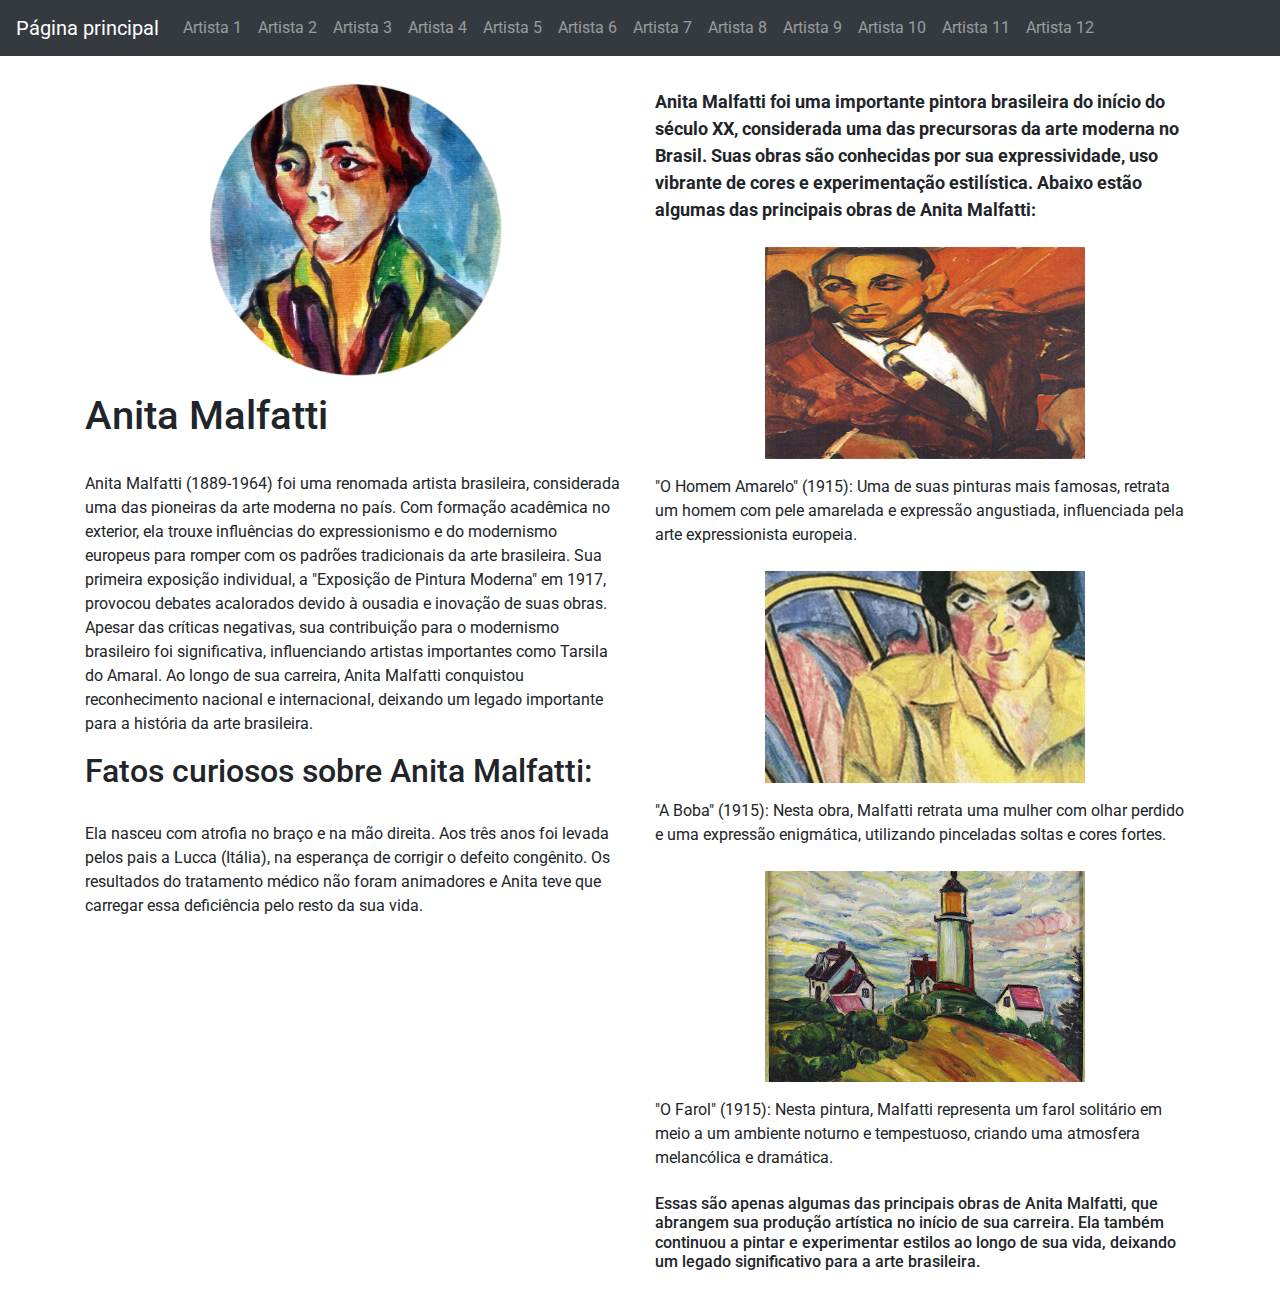
==== artista1.html @ 807a470e "[FEAT] Initial commit" ====
<!DOCTYPE html>
<html lang="pt-br">

<head>
    <meta charset="UTF-8">
    <meta name="viewport" content="width=device-width, initial-scale=1.0">
    <title>Artista 1</title>
    <link rel="stylesheet" href="https://stackpath.bootstrapcdn.com/bootstrap/4.5.2/css/bootstrap.min.css">
    <link rel="stylesheet" href="artistas.css">
    <link rel="preconnect" href="https://fonts.googleapis.com">
    <link rel="preconnect" href="https://fonts.gstatic.com" crossorigin>
    <link href="https://fonts.googleapis.com/css2?family=Roboto:wght@400;700&display=swap" rel="stylesheet">
</head>

<body>

    <nav class="navbar navbar-expand-lg navbar-dark bg-dark">
        <a class="navbar-brand" href="index.html">Página principal</a>
        <button class="navbar-toggler" type="button" data-toggle="collapse" data-target="#navbarNav"
            aria-controls="navbarNav" aria-expanded="false" aria-label="Toggle navigation">
            <span class="navbar-toggler-icon"></span>
        </button>
        <div class="collapse navbar-collapse" id="navbarNav">
            <ul class="navbar-nav">
                <li class="nav-item">
                    <a class="nav-link" href="artista1.html">Artista 1</a>
                </li>
                <li class="nav-item">
                    <a class="nav-link" href="artista2.html">Artista 2</a>
                </li>
                <li class="nav-item">
                    <a class="nav-link" href="artista3.html">Artista 3</a>
                </li>
                <li class="nav-item">
                    <a class="nav-link" href="artista4.html">Artista 4</a>
                </li>
                <li class="nav-item">
                    <a class="nav-link" href="artista5.html">Artista 5</a>
                </li>
                <li class="nav-item">
                    <a class="nav-link" href="artista6.html">Artista 6</a>
                </li>
                <li class="nav-item">
                    <a class="nav-link" href="artista7.html">Artista 7</a>
                </li>
                <li class="nav-item">
                    <a class="nav-link" href="artista8.html">Artista 8</a>
                </li>
                <li class="nav-item">
                    <a class="nav-link" href="artista9.html">Artista 9</a>
                </li>
                <li class="nav-item">
                    <a class="nav-link" href="artista10.html">Artista 10</a>
                </li>
                <li class="nav-item">
                    <a class="nav-link" href="artista11.html">Artista 11</a>
                </li>
                <li class="nav-item">
                    <a class="nav-link" href="artista12.html">Artista 12</a>
                </li>
            </ul>
        </div>
    </nav>
    <div class="container">
        <div class="row">
            <div class="col-md-6 img-redonda">

                <img src="/imgs/mediana_1977481658976966898-removebg-preview.png" alt="Imagem do artista"
                    style="margin: 1rem auto 0;">
                <h1>Anita Malfatti</h1>
                <p>Anita Malfatti (1889-1964) foi uma renomada artista brasileira, considerada uma das pioneiras da arte
                    moderna no país.
                    Com formação acadêmica no exterior, ela trouxe influências do expressionismo e do modernismo
                    europeus para romper com os
                    padrões tradicionais da arte brasileira. Sua primeira exposição individual, a "Exposição de Pintura
                    Moderna" em 1917,
                    provocou debates acalorados devido à ousadia e inovação de suas obras. Apesar das críticas
                    negativas, sua contribuição
                    para o modernismo brasileiro foi significativa, influenciando artistas importantes como Tarsila do
                    Amaral. Ao longo de
                    sua carreira, Anita Malfatti conquistou reconhecimento nacional e internacional, deixando um legado
                    importante para a
                    história da arte brasileira.</p>

                <h2>Fatos curiosos sobre Anita Malfatti:</h2>
                <p>Ela nasceu com atrofia no braço e na mão direita. Aos três anos foi levada pelos pais a Lucca
                    (Itália), na esperança de
                    corrigir o defeito congênito. Os resultados do tratamento médico não foram animadores e Anita teve
                    que carregar essa
                    deficiência pelo resto da sua vida.</p>
            </div>
            <div class="col-md-6">
                <p>
                <p style="margin-bottom: 1.5rem; font-weight: bold; font-size: large;">Anita Malfatti foi uma
                    importante
                    pintora
                    brasileira do início do século XX, considerada uma das
                    precursoras da arte
                    moderna no Brasil. Suas obras são conhecidas por sua expressividade, uso vibrante de cores e
                    experimentação estilística.
                    Abaixo estão algumas das principais obras de Anita Malfatti:
                </p>
                <figure>
                    <img src="/imgs/O-Homem-Amarelo.-Anita-Malfatti..jpg" alt="Descrição da imagem"
                        style="margin-bottom: 1rem; max-width: 20rem;">
                    <figcaption style="margin-bottom: 1.5rem;">"O Homem Amarelo" (1915): Uma de suas pinturas mais
                        famosas, retrata um homem com pele
                        amarelada e expressão angustiada,
                        influenciada pela arte expressionista europeia.</figcaption>
                </figure>

                <figure>
                    <img src="/imgs/anita-malfatti-a.png" alt="Descrição da imagem"
                        style="margin-bottom: 1rem; max-width: 20rem;">
                    <figcaption style="margin-bottom: 1.5rem;">"A Boba" (1915): Nesta obra, Malfatti retrata uma mulher
                        com olhar perdido e uma
                        expressão enigmática,
                        utilizando
                        pinceladas soltas e cores fortes.</figcaption>
                </figure>

                <figure>
                    <img src="/imgs/O farol.jpeg" alt="Descrição da imagem"
                        style="margin-bottom: 1rem; max-width: 20rem;">
                    <figcaption style="margin-bottom: 1.5rem;">"O Farol" (1915): Nesta pintura, Malfatti representa um
                        farol solitário em meio a um
                        ambiente noturno e
                        tempestuoso,
                        criando uma atmosfera melancólica e dramática.</figcaption>
                </figure>

                <h6>Essas são apenas algumas das principais obras de Anita Malfatti, que abrangem sua produção
                    artística no
                    início de sua
                    carreira. Ela também continuou a pintar e experimentar estilos ao longo de sua vida, deixando um
                    legado
                    significativo
                    para a arte brasileira.</h6>
                </p>
            </div>
        </div>
    </div>



    <script src="https://stackpath.bootstrapcdn.com/bootstrap/4.5.2/js/bootstrap.min.js"></script>
    <script src="https://code.jquery.com/jquery-3.5.1.slim.min.js"></script>
</body>

</html>
---- artistas.css ----
body {
    font-family: 'Roboto', sans-serif;
}

img {
    margin: 0 auto;
    display: flex;
}

h6 {
    font-size: medium;
    margin-bottom: 1.5rem;
}

.first {
    display: flex;
    justify-content: right;
}

.first h1 {
    margin: 1rem 1rem 0 0;
}

.img-redonda img {
    max-width: 20rem;
    border-radius: 50%;
    margin: .2rem .5rem 0 0;
}

.container p {
    margin-top: 2rem;
}

#text-left {
    word-wrap: break-word;
    overflow-wrap: break-word;
    width: 300px;
}

@media (max-width: 480px) {
    #text-left {
        width: auto;
    }
}
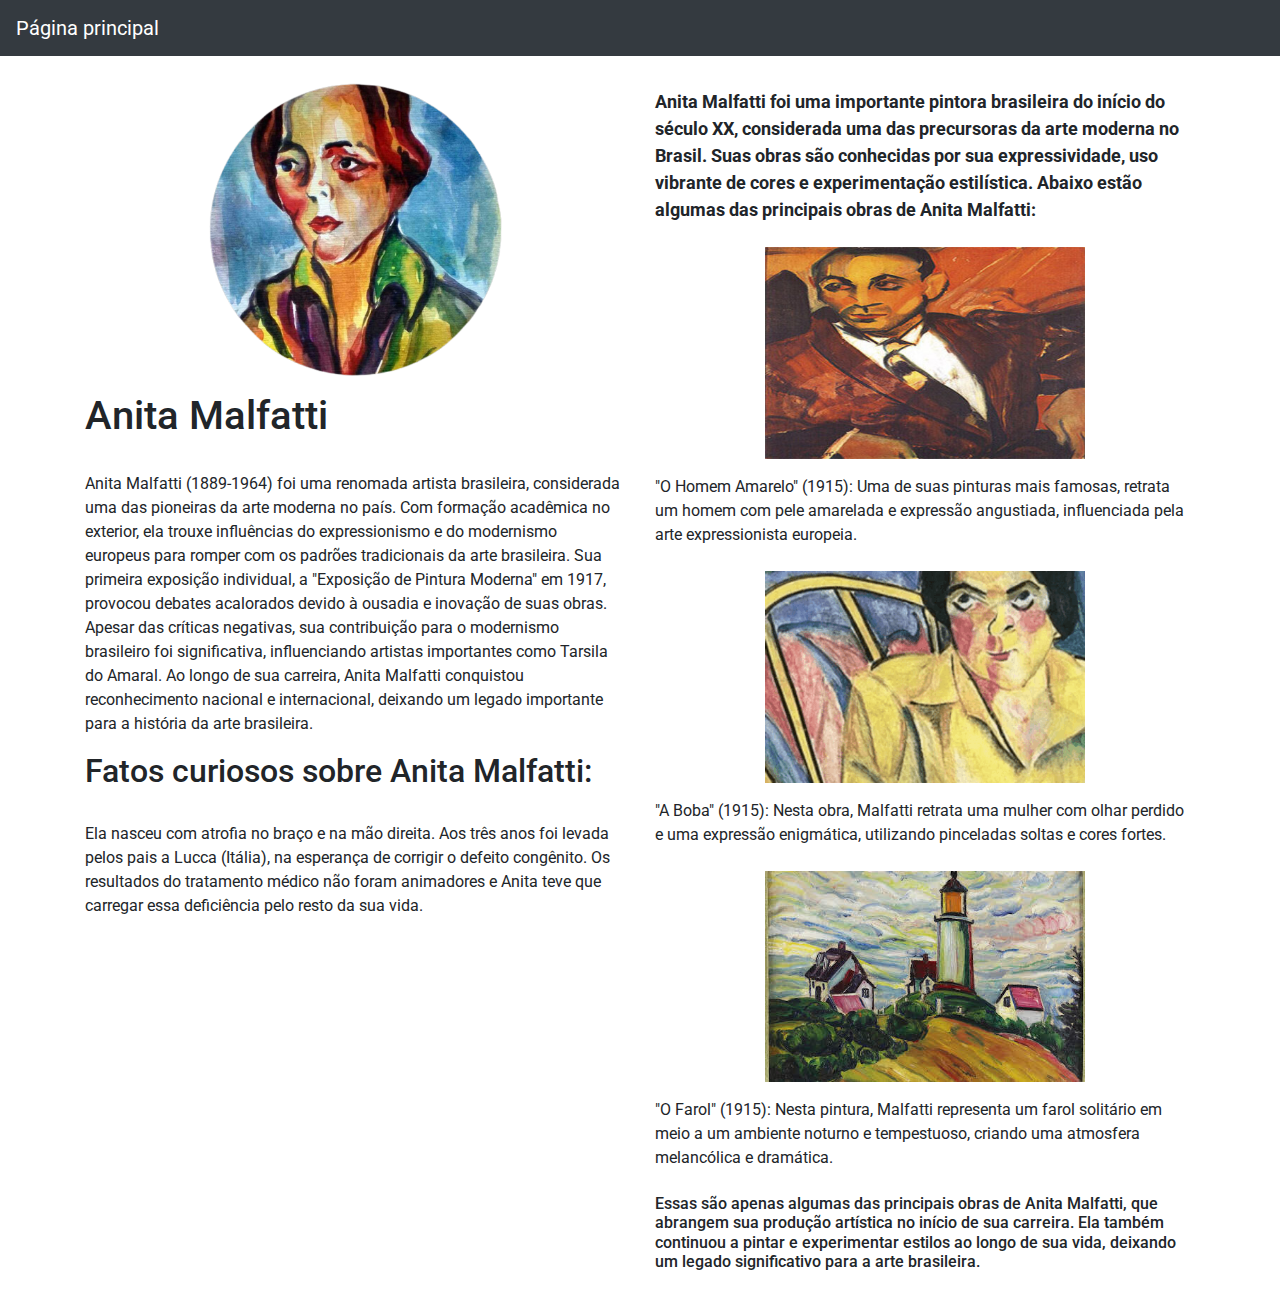
==== commit 38c6fa08: "[FIX] Navbar mobile fix" ====
--- a/artista1.html
+++ b/artista1.html
@@ -16,50 +16,6 @@
 
     <nav class="navbar navbar-expand-lg navbar-dark bg-dark">
         <a class="navbar-brand" href="index.html">Página principal</a>
-        <button class="navbar-toggler" type="button" data-toggle="collapse" data-target="#navbarNav"
-            aria-controls="navbarNav" aria-expanded="false" aria-label="Toggle navigation">
-            <span class="navbar-toggler-icon"></span>
-        </button>
-        <div class="collapse navbar-collapse" id="navbarNav">
-            <ul class="navbar-nav">
-                <li class="nav-item">
-                    <a class="nav-link" href="artista1.html">Artista 1</a>
-                </li>
-                <li class="nav-item">
-                    <a class="nav-link" href="artista2.html">Artista 2</a>
-                </li>
-                <li class="nav-item">
-                    <a class="nav-link" href="artista3.html">Artista 3</a>
-                </li>
-                <li class="nav-item">
-                    <a class="nav-link" href="artista4.html">Artista 4</a>
-                </li>
-                <li class="nav-item">
-                    <a class="nav-link" href="artista5.html">Artista 5</a>
-                </li>
-                <li class="nav-item">
-                    <a class="nav-link" href="artista6.html">Artista 6</a>
-                </li>
-                <li class="nav-item">
-                    <a class="nav-link" href="artista7.html">Artista 7</a>
-                </li>
-                <li class="nav-item">
-                    <a class="nav-link" href="artista8.html">Artista 8</a>
-                </li>
-                <li class="nav-item">
-                    <a class="nav-link" href="artista9.html">Artista 9</a>
-                </li>
-                <li class="nav-item">
-                    <a class="nav-link" href="artista10.html">Artista 10</a>
-                </li>
-                <li class="nav-item">
-                    <a class="nav-link" href="artista11.html">Artista 11</a>
-                </li>
-                <li class="nav-item">
-                    <a class="nav-link" href="artista12.html">Artista 12</a>
-                </li>
-            </ul>
-        </div>
     </nav>
     <div class="container">
         <div class="row">
